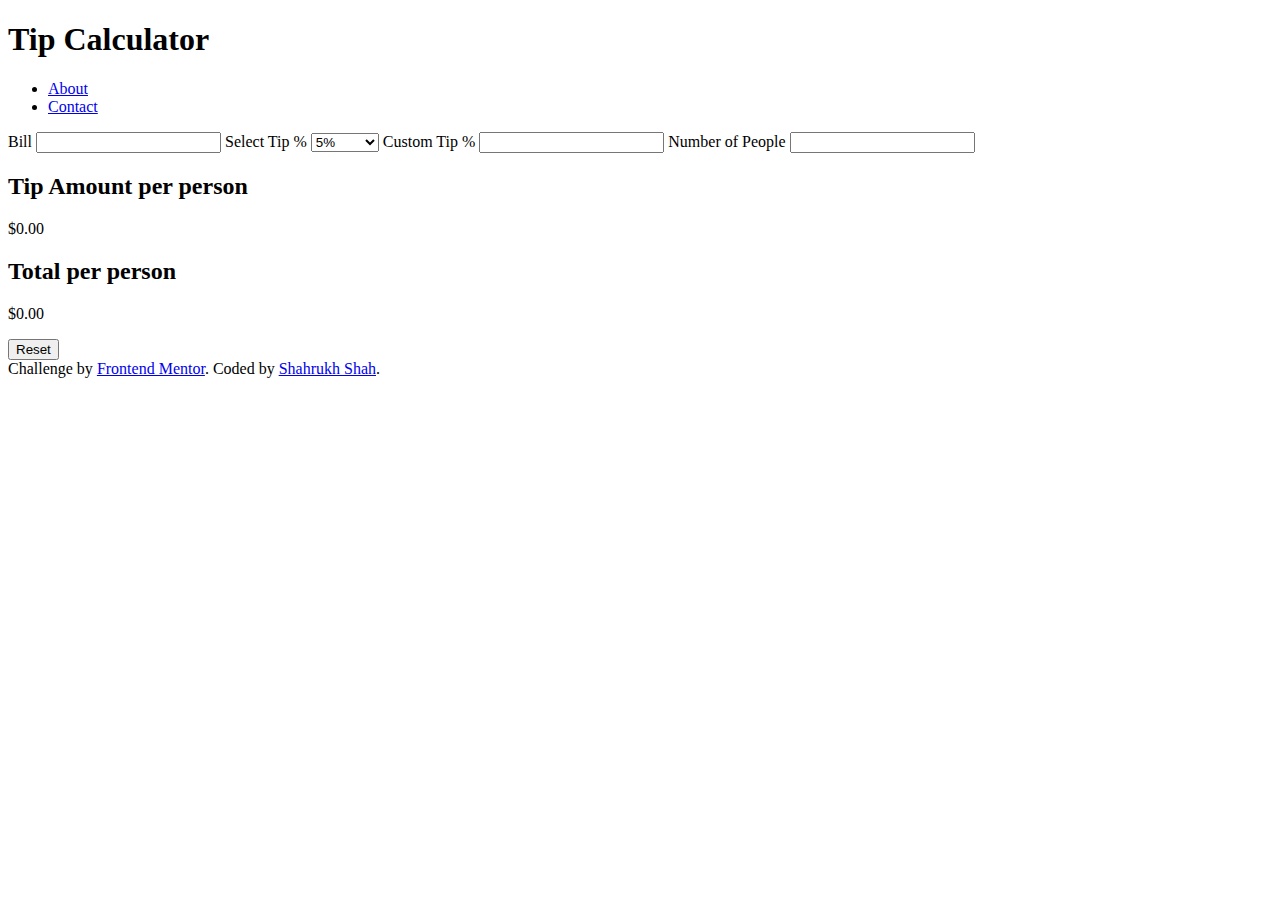
==== tip-calculator-app-main/index.html @ 615db9d6 "calculator app index html done" ====
<!DOCTYPE html>
<html lang="en">
<head>
  <meta charset="UTF-8">
  <meta name="viewport" content="width=device-width, initial-scale=1.0"> <!-- displays site properly based on user's device -->
  <title>Tip calculator app</title>
  <link rel="icon" type="image/png" sizes="32x32" href="./images/favicon-32x32.png">
  <link rel="stylesheet" href="./styles.css">
</head>
<body>
  <header>
    <h1>Tip Calculator</h1>
    <nav>
      <ul>
        <li><a href="#">About</a></li>
        <li><a href="#">Contact</a></li>
      </ul>
    </nav>
  </header>
  <main>
    <form>
      <label for="bill">Bill</label>
      <input type="number" id="bill" name="bill" required>

  <label for="tip">Select Tip %</label>
  <select id="tip" name="tip">
    <option value="5">5%</option>
    <option value="10">10%</option>
    <option value="15">15%</option>
    <option value="25">25%</option>
    <option value="50">50%</option>
    <option value="custom">Custom</option>
  </select>

  <label for="custom-tip">Custom Tip %</label>
  <input type="number" id="custom-tip" name="custom-tip">

  <label for="people">Number of People</label>
  <input type="number" id="people" name="people" required>

  <div>
    <h2>Tip Amount <span class="sr-only">per person</span></h2>
    <p id="tip-amount">$0.00</p>
  </div>

  <div>
    <h2>Total <span class="sr-only">per person</span></h2>
    <p id="total">$0.00</p>
  </div>

  <button type="reset">Reset</button>
</form>
  </main>
  <footer>
    <div class="attribution">
      Challenge by <a href="https://www.frontendmentor.io?ref=challenge" target="_blank">Frontend Mentor</a>. 
      Coded by <a href="https://github.com/Scharukh7">Shahrukh Shah</a>.
    </div>
  </footer>
  <script src="./script.js"></script>
</body>
</html>
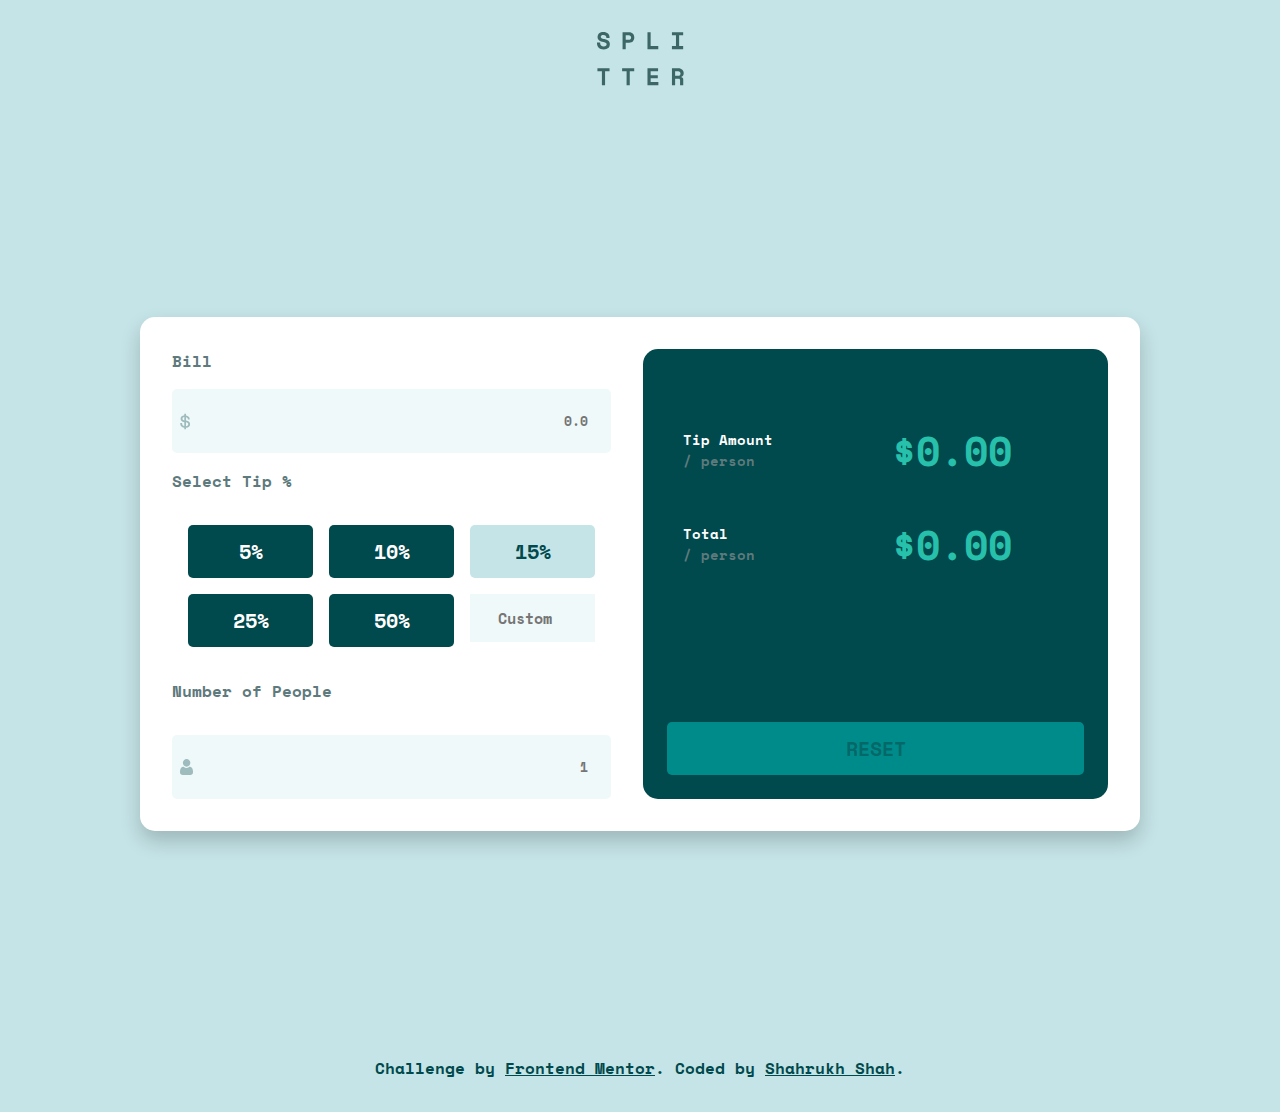
==== commit ecc490b3: "working reset button" ====
--- a/tip-calculator-app-main/index.html
+++ b/tip-calculator-app-main/index.html
@@ -1,62 +1,111 @@
 <!DOCTYPE html>
 <html lang="en">
-<head>
-  <meta charset="UTF-8">
-  <meta name="viewport" content="width=device-width, initial-scale=1.0"> <!-- displays site properly based on user's device -->
-  <title>Tip calculator app</title>
-  <link rel="icon" type="image/png" sizes="32x32" href="./images/favicon-32x32.png">
-  <link rel="stylesheet" href="./styles.css">
-</head>
-<body>
-  <header>
-    <h1>Tip Calculator</h1>
-    <nav>
-      <ul>
-        <li><a href="#">About</a></li>
-        <li><a href="#">Contact</a></li>
-      </ul>
-    </nav>
-  </header>
-  <main>
-    <form>
-      <label for="bill">Bill</label>
-      <input type="number" id="bill" name="bill" required>
-
-  <label for="tip">Select Tip %</label>
-  <select id="tip" name="tip">
-    <option value="5">5%</option>
-    <option value="10">10%</option>
-    <option value="15">15%</option>
-    <option value="25">25%</option>
-    <option value="50">50%</option>
-    <option value="custom">Custom</option>
-  </select>
-
-  <label for="custom-tip">Custom Tip %</label>
-  <input type="number" id="custom-tip" name="custom-tip">
-
-  <label for="people">Number of People</label>
-  <input type="number" id="people" name="people" required>
-
-  <div>
-    <h2>Tip Amount <span class="sr-only">per person</span></h2>
-    <p id="tip-amount">$0.00</p>
-  </div>
-
-  <div>
-    <h2>Total <span class="sr-only">per person</span></h2>
-    <p id="total">$0.00</p>
-  </div>
-
-  <button type="reset">Reset</button>
-</form>
-  </main>
-  <footer>
-    <div class="attribution">
-      Challenge by <a href="https://www.frontendmentor.io?ref=challenge" target="_blank">Frontend Mentor</a>. 
-      Coded by <a href="https://github.com/Scharukh7">Shahrukh Shah</a>.
-    </div>
-  </footer>
-  <script src="./script.js"></script>
-</body>
-</html>+  <head>
+    <meta charset="UTF-8" />
+    <meta name="viewport" content="width=device-width, initial-scale=1.0" />
+    <!-- Linking to Google Fonts and Favicon -->
+    <link rel="preconnect" href="https://fonts.googleapis.com" />
+    <link rel="preconnect" href="https://fonts.gstatic.com" crossorigin />
+    <link
+      href="https://fonts.googleapis.com/css2?family=Space+Mono:wght@400;700&display=swap"
+      rel="stylesheet"
+    />
+    <link
+      rel="icon"
+      type="image/png"
+      sizes="32x32"
+      href=".\assets\images\favicon-32x32.png"
+    />
+    <!-- Linking to CSS stylesheet -->
+    <link rel="stylesheet" href=".\assets\style.css" />
+    <title>Frontend Mentor | Tip calculator app</title>
+  </head>
+  <body>
+    <!-- Header section with logo -->
+    <header class="header">
+      <img src=".\assets\images\logo.svg" alt="Logo" />
+    </header>
+    <!-- Main grid container with nested boxes -->
+    <main class="main-container">
+      <!-- Section for calculator inputs and outputs -->
+      <section class="calculator">
+        <!-- Box for input fields -->
+        <div class="calculator-form">
+          <!-- Input field for bill amount -->
+          <div class="input-group">
+            <label for="bill-input" class="label">Bill</label>
+            <div class="input-container">
+              <img src=".\assets\images\icon-dollar.svg" alt="Dollar Icon" />
+              <form action="">
+                <input type="number" id="bill-input" placeholder="0.0" />
+              </form>
+            </div>
+          </div>
+          <!-- Input field for tip percentage selection -->
+          <div class="input-group">
+            <label for="tip-input" class="label">Select Tip %</label>
+            <div class="btn-container">
+              <button class="btn" data-value="5">5%</button>
+              <button class="btn" data-value="10">10%</button>
+              <button class="btn active" data-value="15">15%</button>
+              <button class="btn" data-value="25">25%</button>
+              <button class="btn" data-value="50">50%</button>
+              <form action="">
+                <input type="number" id="tip-input" placeholder="Custom" />
+              </form>
+            </div>
+          </div>
+          <!-- Input field for number of people splitting the bill -->
+          <div class="input-group">
+            <label for="people-input" class="label">Number of People</label>
+            <p id="people-error"></p>
+            <div class="people-container">
+              <img src=".\assets\images\icon-person.svg" alt="Person Icon" />
+              <form action="">
+                <input type="number" id="people-input" placeholder="1" />
+              </form>
+            </div>
+          </div>
+        </div>
+        <!-- Box for displaying calculator results -->
+        <div class="calculator-results">
+          <!-- Group for displaying tip amount per person -->
+          <div class="both-result-groups">
+            <div class="result-group">
+              <div class="result-desc">
+                <p>
+                  Tip Amount<br /><span class="result-desc-span">/ person</span>
+                </p>
+              </div>
+              <div class="result-value">
+                <span class="currency">$</span><span class="tip-value">0.00</span>
+              </div>
+            </div>
+            <!-- Group for displaying total amount per person -->
+            <div class="result-group">
+              <div class="result-desc">
+                <p>Total<br /><span class="result-desc-span">/ person</span></p>
+              </div>
+              <div class="result-value">
+                <span class="currency">$</span
+                ><span class="total-value">0.00</span>
+              </div>
+            </div>
+          </div>
+          <button class="reset-btn">RESET</button>
+        </div>
+        <!--setting up footer with name and link to github-->
+      </section>
+    </main>
+    <footer>
+      <div class="attribution">
+        Challenge by
+        <a href="https://www.frontendmentor.io?ref=challenge" target="_blank"
+          >Frontend Mentor</a
+        >. Coded by <a href="https://github.com/Scharukh7">Shahrukh Shah</a>.
+      </div>
+    </footer>
+    <!--Linking to JS file-->
+    <script src=".\assets\index.js"></script>
+  </body>
+</html>
